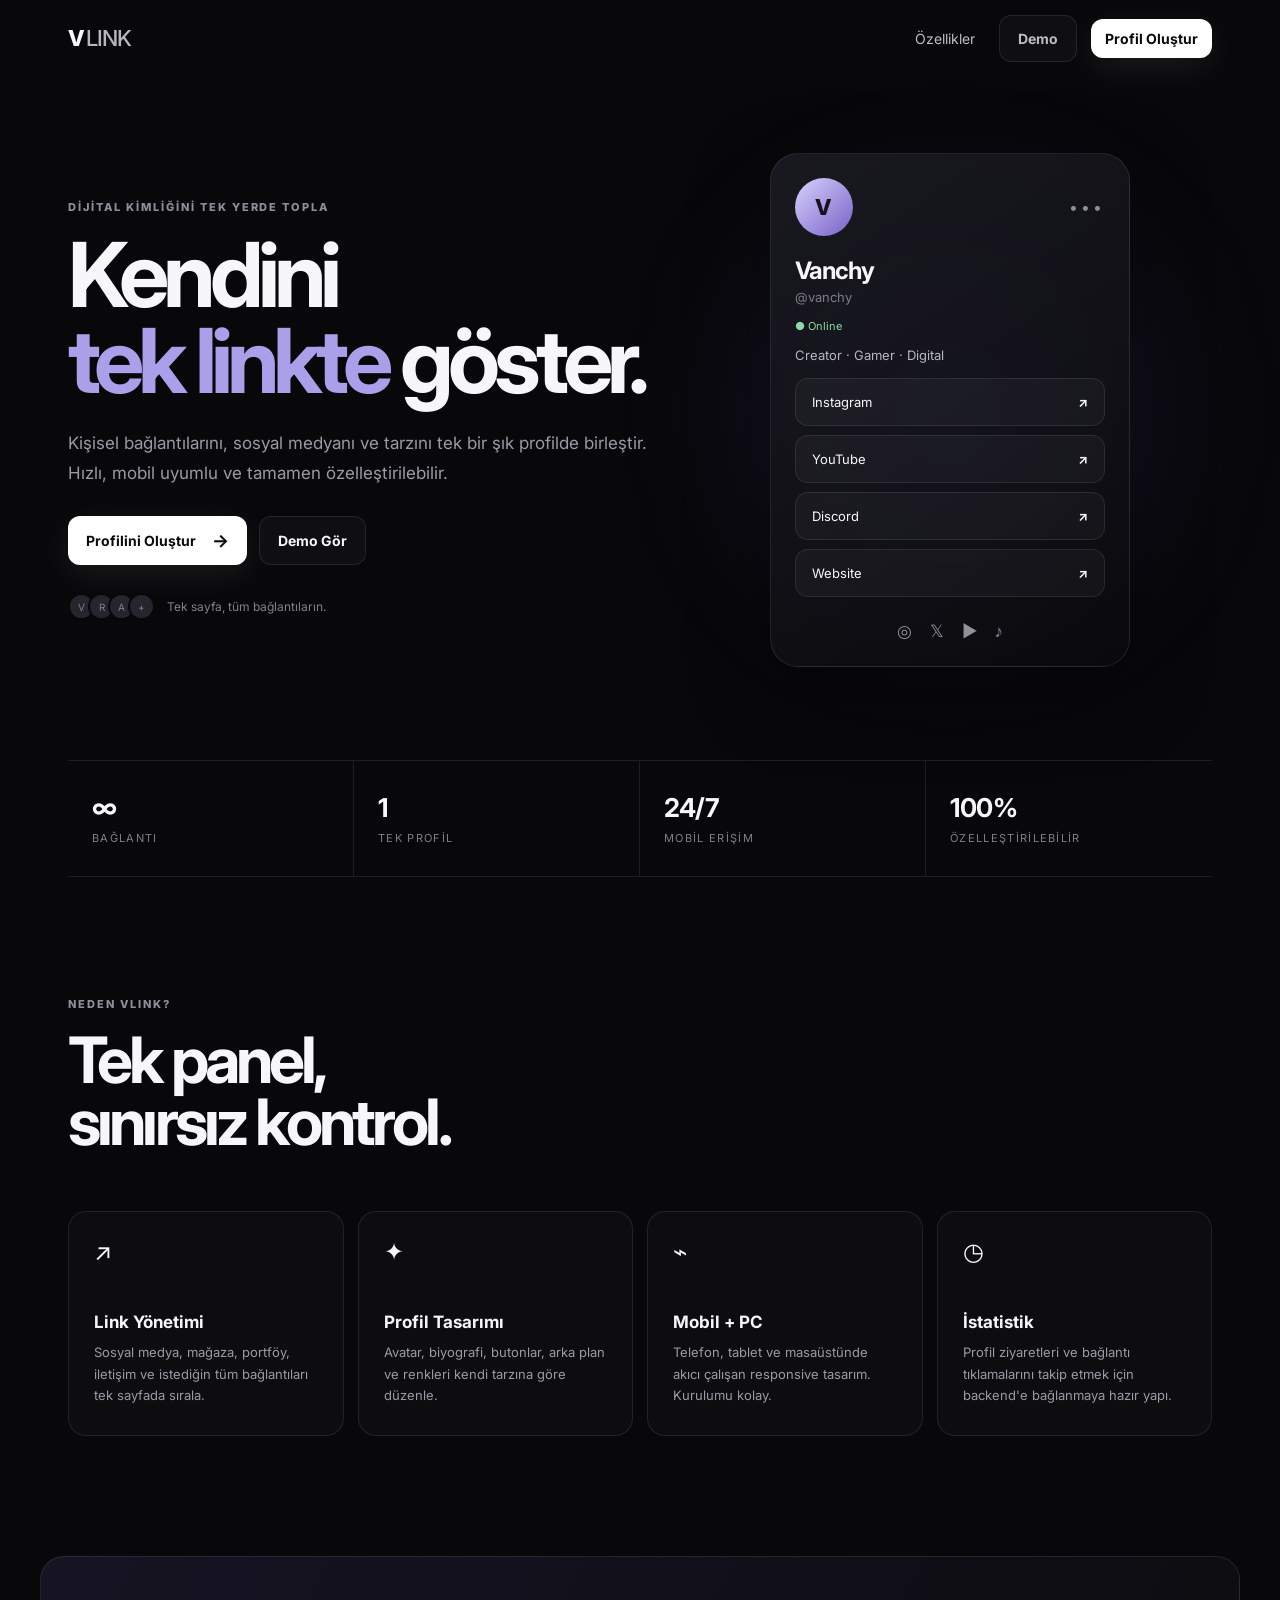
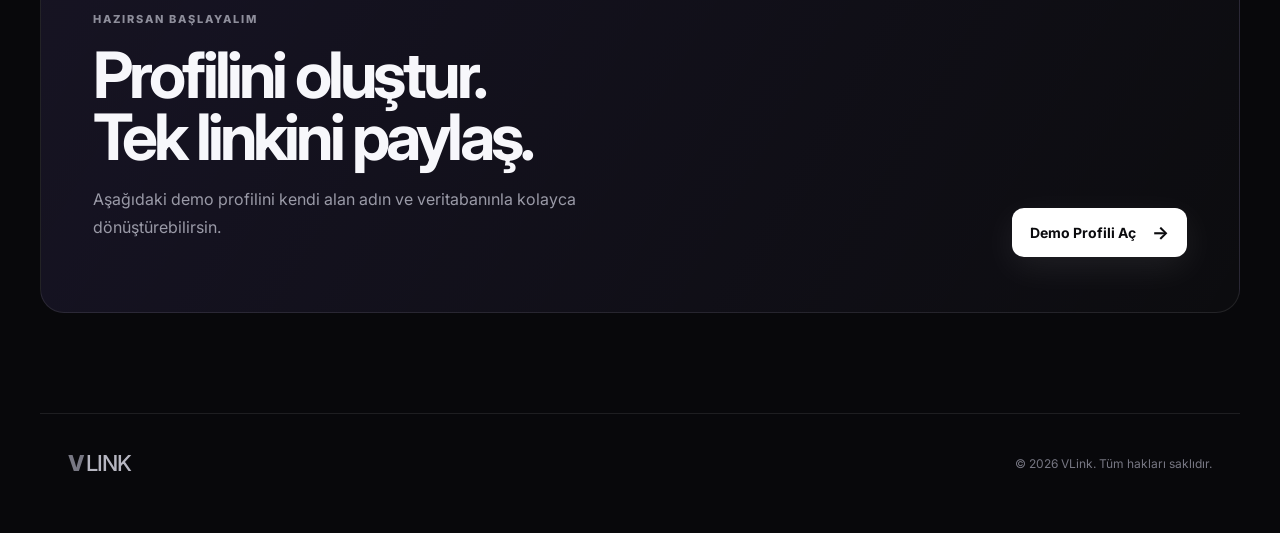
==== index.html @ 7ee73ff2 "Add files via upload" ====
<!doctype html>
<html lang="tr">
<head>
  <meta charset="utf-8">
  <meta name="viewport" content="width=device-width, initial-scale=1">
  <title>VLink — Dijital profilini oluştur</title>
  <meta name="description" content="Sosyal medya, bağlantılar ve içeriklerini tek bir modern profil sayfasında birleştir.">
  <link rel="stylesheet" href="style.css">
</head>
<body>
  <header class="topbar">
    <a class="brand" href="index.html" aria-label="Ana sayfa">V<span>LINK</span></a>
    <nav>
      <a href="#features">Özellikler</a>
      <a href="profile.html?user=vanchy" class="ghost-btn">Demo</a>
      <a href="#start" class="primary-btn small">Profil Oluştur</a>
    </nav>
  </header>

  <main>
    <section class="hero">
      <div class="hero-copy">
        <div class="eyebrow">DİJİTAL KİMLİĞİNİ TEK YERDE TOPLA</div>
        <h1>Kendini<br><span>tek linkte</span> göster.</h1>
        <p>Kişisel bağlantılarını, sosyal medyanı ve tarzını tek bir şık profilde birleştir. Hızlı, mobil uyumlu ve tamamen özelleştirilebilir.</p>
        <div class="hero-actions">
          <a href="#start" class="primary-btn">Profilini Oluştur <span>→</span></a>
          <a href="profile.html?user=vanchy" class="secondary-btn">Demo Gör</a>
        </div>
        <div class="mini-trust">
          <div class="avatars"><i>V</i><i>R</i><i>A</i><i>+</i></div>
          <span>Tek sayfa, tüm bağlantıların.</span>
        </div>
      </div>

      <div class="hero-card-wrap">
        <div class="glow"></div>
        <div class="phone-card">
          <div class="profile-top">
            <div class="avatar">V</div>
            <div class="more">•••</div>
          </div>
          <h3>Vanchy</h3>
          <p>@vanchy</p>
          <span class="status">● Online</span>
          <div class="bio">Creator · Gamer · Digital</div>
          <a class="link-card" href="#">Instagram <b>↗</b></a>
          <a class="link-card" href="#">YouTube <b>↗</b></a>
          <a class="link-card" href="#">Discord <b>↗</b></a>
          <a class="link-card" href="#">Website <b>↗</b></a>
          <div class="social-row"><span>◎</span><span>𝕏</span><span>▶</span><span>♪</span></div>
        </div>
      </div>
    </section>

    <section class="stats" aria-label="İstatistikler">
      <div><strong>∞</strong><span>Bağlantı</span></div>
      <div><strong>1</strong><span>Tek profil</span></div>
      <div><strong>24/7</strong><span>Mobil erişim</span></div>
      <div><strong>100%</strong><span>Özelleştirilebilir</span></div>
    </section>

    <section id="features" class="features section">
      <div class="section-head">
        <div class="eyebrow">NEDEN VLINK?</div>
        <h2>Tek panel,<br>sınırsız kontrol.</h2>
      </div>

      <div class="feature-grid">
        <article class="feature">
          <div class="icon">↗</div>
          <h3>Link Yönetimi</h3>
          <p>Sosyal medya, mağaza, portföy, iletişim ve istediğin tüm bağlantıları tek sayfada sırala.</p>
        </article>
        <article class="feature">
          <div class="icon">✦</div>
          <h3>Profil Tasarımı</h3>
          <p>Avatar, biyografi, butonlar, arka plan ve renkleri kendi tarzına göre düzenle.</p>
        </article>
        <article class="feature">
          <div class="icon">⌁</div>
          <h3>Mobil + PC</h3>
          <p>Telefon, tablet ve masaüstünde akıcı çalışan responsive tasarım. Kurulumu kolay.</p>
        </article>
        <article class="feature">
          <div class="icon">◷</div>
          <h3>İstatistik</h3>
          <p>Profil ziyaretleri ve bağlantı tıklamalarını takip etmek için backend'e bağlanmaya hazır yapı.</p>
        </article>
      </div>
    </section>

    <section id="start" class="cta section">
      <div>
        <div class="eyebrow">HAZIRSAN BAŞLAYALIM</div>
        <h2>Profilini oluştur.<br>Tek linkini paylaş.</h2>
        <p>Aşağıdaki demo profilini kendi alan adın ve veritabanınla kolayca dönüştürebilirsin.</p>
      </div>
      <a href="profile.html?user=vanchy" class="primary-btn">Demo Profili Aç <span>→</span></a>
    </section>
  </main>

  <footer class="footer">
    <div class="brand">V<span>LINK</span></div>
    <p>© 2026 VLink. Tüm hakları saklıdır.</p>
  </footer>
</body>
</html>
---- style.css ----
@import url('https://fonts.googleapis.com/css2?family=Inter:wght@400;500;600;700;800&display=swap');

:root{
  --bg:#08080b;
  --panel:rgba(20,20,26,.72);
  --panel2:#121218;
  --text:#f7f7fb;
  --muted:#9a9aa7;
  --line:rgba(255,255,255,.09);
  --accent:#9a7cff;
  --accent2:#d7ccff;
  --shadow:0 25px 80px rgba(0,0,0,.35);
}
*{box-sizing:border-box}
html{scroll-behavior:smooth}
body{margin:0;background:var(--bg);color:var(--text);font-family:Inter,Arial,sans-serif;-webkit-font-smoothing:antialiased}
a{color:inherit;text-decoration:none}
.topbar{height:76px;display:flex;align-items:center;justify-content:space-between;max-width:1200px;margin:auto;padding:0 28px;position:relative;z-index:5}
.brand{font-weight:800;letter-spacing:-.05em;font-size:22px}
.brand span{font-weight:500;color:#b6b6c1;margin-left:2px}
nav{display:flex;align-items:center;gap:14px}
nav a{font-size:14px;color:#bdbdc8;padding:10px}
nav a:hover{color:#fff}
.primary-btn,.secondary-btn,.ghost-btn{display:inline-flex;align-items:center;justify-content:center;gap:16px;border-radius:12px;padding:14px 18px;font-size:14px;font-weight:700;transition:.2s ease}
.primary-btn{background:#fff;color:#0b0b0e;box-shadow:0 10px 35px rgba(255,255,255,.08)}
.primary-btn:hover{transform:translateY(-2px);box-shadow:0 14px 40px rgba(255,255,255,.14)}
.primary-btn span{font-size:18px}
.primary-btn.small{padding:11px 14px}
.secondary-btn,.ghost-btn{border:1px solid var(--line);background:rgba(255,255,255,.03)}
.secondary-btn:hover,.ghost-btn:hover{background:rgba(255,255,255,.07)}
.hero{max-width:1200px;margin:auto;min-height:650px;padding:74px 28px 90px;display:grid;grid-template-columns:1.05fr .95fr;align-items:center;gap:40px}
.eyebrow{font-size:11px;letter-spacing:.18em;color:#8e8e9b;font-weight:800;margin-bottom:18px}
.hero h1{font-size:clamp(52px,7vw,92px);line-height:.96;letter-spacing:-.065em;margin:0 0 25px}
.hero h1 span{color:#aaa0e9}
.hero-copy>p{max-width:650px;font-size:17px;line-height:1.75;color:var(--muted);margin:0}
.hero-actions{display:flex;gap:12px;margin-top:28px}
.mini-trust{display:flex;align-items:center;gap:12px;margin-top:28px;color:#81818c;font-size:12px}
.avatars{display:flex}
.avatars i{width:27px;height:27px;border-radius:50%;border:2px solid var(--bg);display:grid;place-items:center;background:#25252e;font-style:normal;font-size:10px;margin-left:-7px}
.avatars i:first-child{margin-left:0}
.hero-card-wrap{position:relative;display:grid;place-items:center;min-height:520px}
.glow{position:absolute;width:300px;height:300px;border-radius:50%;background:rgba(146,115,255,.23);filter:blur(90px)}
.phone-card{position:relative;width:min(360px,92%);padding:24px;border:1px solid var(--line);background:linear-gradient(145deg,rgba(27,27,35,.88),rgba(10,10,14,.88));border-radius:28px;box-shadow:var(--shadow);backdrop-filter:blur(18px)}
.profile-top{display:flex;justify-content:space-between;align-items:center}
.avatar,.large-avatar{display:grid;place-items:center;border-radius:50%;font-weight:800;background:linear-gradient(135deg,#d9d2ff,#7661c6);color:#17131f}
.avatar{width:58px;height:58px;font-size:22px}
.more{color:#8d8d98;letter-spacing:3px}
.phone-card h3{font-size:24px;margin:20px 0 4px;letter-spacing:-.04em}
.phone-card>p{margin:0;color:#7d7d89;font-size:13px}
.status{display:block;color:#8ed9a6;font-size:11px;margin:14px 0}
.bio{font-size:13px;color:#b7b7c1;margin-bottom:15px}
.link-card{display:flex;justify-content:space-between;align-items:center;padding:15px 16px;margin:9px 0;border:1px solid var(--line);border-radius:13px;background:rgba(255,255,255,.035);font-size:13px}
.link-card:hover{background:rgba(255,255,255,.07)}
.social-row{display:flex;justify-content:center;gap:18px;color:#91919e;padding-top:15px;font-size:17px}
.stats{max-width:1144px;margin:auto;border-top:1px solid var(--line);border-bottom:1px solid var(--line);display:grid;grid-template-columns:repeat(4,1fr)}
.stats>div{padding:31px 24px;display:flex;flex-direction:column;gap:8px;border-right:1px solid var(--line)}
.stats>div:last-child{border-right:0}
.stats strong{font-size:26px;letter-spacing:-.03em}
.stats span{font-size:11px;color:#7f7f8b;text-transform:uppercase;letter-spacing:.12em}
.section{max-width:1200px;margin:auto;padding:120px 28px}
.section-head h2,.cta h2{font-size:clamp(42px,5vw,68px);letter-spacing:-.06em;line-height:.97;margin:0}
.feature-grid{display:grid;grid-template-columns:repeat(4,1fr);gap:14px;margin-top:58px}
.feature{border:1px solid var(--line);background:rgba(255,255,255,.025);padding:25px;border-radius:18px;min-height:225px}
.feature .icon{font-size:24px;margin-bottom:46px}
.feature h3{margin:0 0 10px;font-size:17px}
.feature p{margin:0;color:var(--muted);font-size:13px;line-height:1.65}
.cta{display:flex;align-items:end;justify-content:space-between;gap:30px;border:1px solid var(--line);border-radius:24px;background:linear-gradient(120deg,rgba(151,123,255,.10),rgba(255,255,255,.02));margin-bottom:100px;padding:55px 52px}
.cta p{max-width:570px;color:var(--muted);line-height:1.7;margin-top:18px}
.footer{border-top:1px solid var(--line);max-width:1200px;margin:auto;padding:30px 28px 50px;display:flex;justify-content:space-between;align-items:center;color:#777783;font-size:12px}

.profile-page{min-height:100vh;overflow-x:hidden;background:#07070a}
.profile-bg{position:fixed;inset:0;background:radial-gradient(circle at 50% 0%,rgba(136,108,229,.18),transparent 34%),radial-gradient(circle at 15% 80%,rgba(95,75,180,.10),transparent 25%);pointer-events:none}
.profile-shell{position:relative;z-index:1;max-width:560px;margin:auto;padding:22px 18px 60px}
.back-home{display:inline-block;color:#9a9aa6;font-size:12px;margin:10px 0 20px}
.profile-box{position:relative;text-align:center;border:1px solid var(--line);border-radius:30px;background:rgba(14,14,19,.78);backdrop-filter:blur(24px);padding:42px 28px 28px;box-shadow:0 25px 80px rgba(0,0,0,.4)}
.profile-actions{position:absolute;right:18px;top:18px;display:flex;gap:8px}
.circle-btn{width:36px;height:36px;border-radius:50%;border:1px solid var(--line);background:rgba(255,255,255,.04);color:#aaaab5;cursor:pointer}
.large-avatar{width:92px;height:92px;margin:auto;font-size:32px;box-shadow:0 14px 35px rgba(124,97,223,.22)}
.profile-box h1{font-size:29px;letter-spacing:-.05em;margin:18px 0 6px}
.verified{display:inline-grid;place-items:center;width:17px;height:17px;border-radius:50%;background:#8c79e8;color:#fff;font-size:10px;vertical-align:4px}
.handle{color:#7e7e8a;font-size:13px}
.profile-bio{color:#b9b9c3;line-height:1.65;font-size:13px;margin:20px 0 18px}
.social-icons{display:flex;justify-content:center;gap:18px;margin-bottom:26px}
.social-icons a{color:#a2a2ae;font-size:18px}
.social-icons a:hover{color:#fff}
.profile-links{display:grid;gap:10px}
.profile-link{display:flex;align-items:center;justify-content:space-between;text-align:left;padding:17px;border:1px solid var(--line);border-radius:15px;background:rgba(255,255,255,.035);transition:.2s}
.profile-link:hover{transform:translateY(-2px);background:rgba(255,255,255,.065);border-color:rgba(255,255,255,.15)}
.profile-link span{display:flex;flex-direction:column;gap:5px}
.profile-link b{font-size:14px}
.profile-link small{color:#777783;font-size:11px}
.profile-link strong{color:#888895}
.music-card{display:flex;align-items:center;gap:12px;text-align:left;border:1px solid var(--line);padding:12px;margin-top:12px;border-radius:15px;background:rgba(255,255,255,.025)}
.album{width:45px;height:45px;border-radius:11px;display:grid;place-items:center;background:#22222c;color:#bdb0fa}
.track{display:flex;flex-direction:column;gap:4px;flex:1}
.track b{font-size:11px}
.track span{font-size:11px;color:#777783}
.music-card button{width:38px;height:38px;border-radius:50%;border:1px solid var(--line);background:#fff;color:#09090b;cursor:pointer}
.profile-foot{color:#5f5f69;font-size:10px;margin:24px 0 0}

@media (max-width:900px){
  .hero{grid-template-columns:1fr;text-align:center;padding-top:45px}
  .hero-copy>p{margin:auto}
  .hero-actions{justify-content:center}
  .mini-trust{justify-content:center}
  .feature-grid{grid-template-columns:repeat(2,1fr)}
}
@media (max-width:620px){
  .topbar{height:65px;padding:0 16px}
  nav a:not(.primary-btn){display:none}
  nav{gap:5px}
  .hero{padding:42px 18px 70px;min-height:auto}
  .hero h1{font-size:55px}
  .hero-copy>p{font-size:14px}
  .hero-actions{flex-direction:column}
  .hero-actions a{width:100%}
  .hero-card-wrap{min-height:470px;margin-top:8px}
  .phone-card{width:100%;max-width:350px}
  .stats{grid-template-columns:repeat(2,1fr);margin:0 18px}
  .stats>div{border-right:0;border-bottom:1px solid var(--line)}
  .stats>div:nth-child(odd){border-right:1px solid var(--line)}
  .stats>div:nth-last-child(-n+2){border-bottom:0}
  .section{padding:90px 18px}
  .feature-grid{grid-template-columns:1fr}
  .feature{min-height:auto}
  .feature .icon{margin-bottom:35px}
  .cta{margin:0 18px 70px;padding:30px 24px;display:block}
  .cta .primary-btn{margin-top:20px;width:100%}
  .footer{margin:0 18px;padding:24px 0 38px;display:block}
  .footer p{margin-top:10px}
  .profile-shell{padding:10px 12px 40px}
  .profile-box{padding:36px 16px 20px;border-radius:24px}
}
body.light{--bg:#f4f4f6;--text:#111116;--muted:#60606b;--panel:#fff;--line:rgba(0,0,0,.09)}
body.light .primary-btn{background:#111;color:#fff}
body.light .profile-box{background:rgba(255,255,255,.8)}
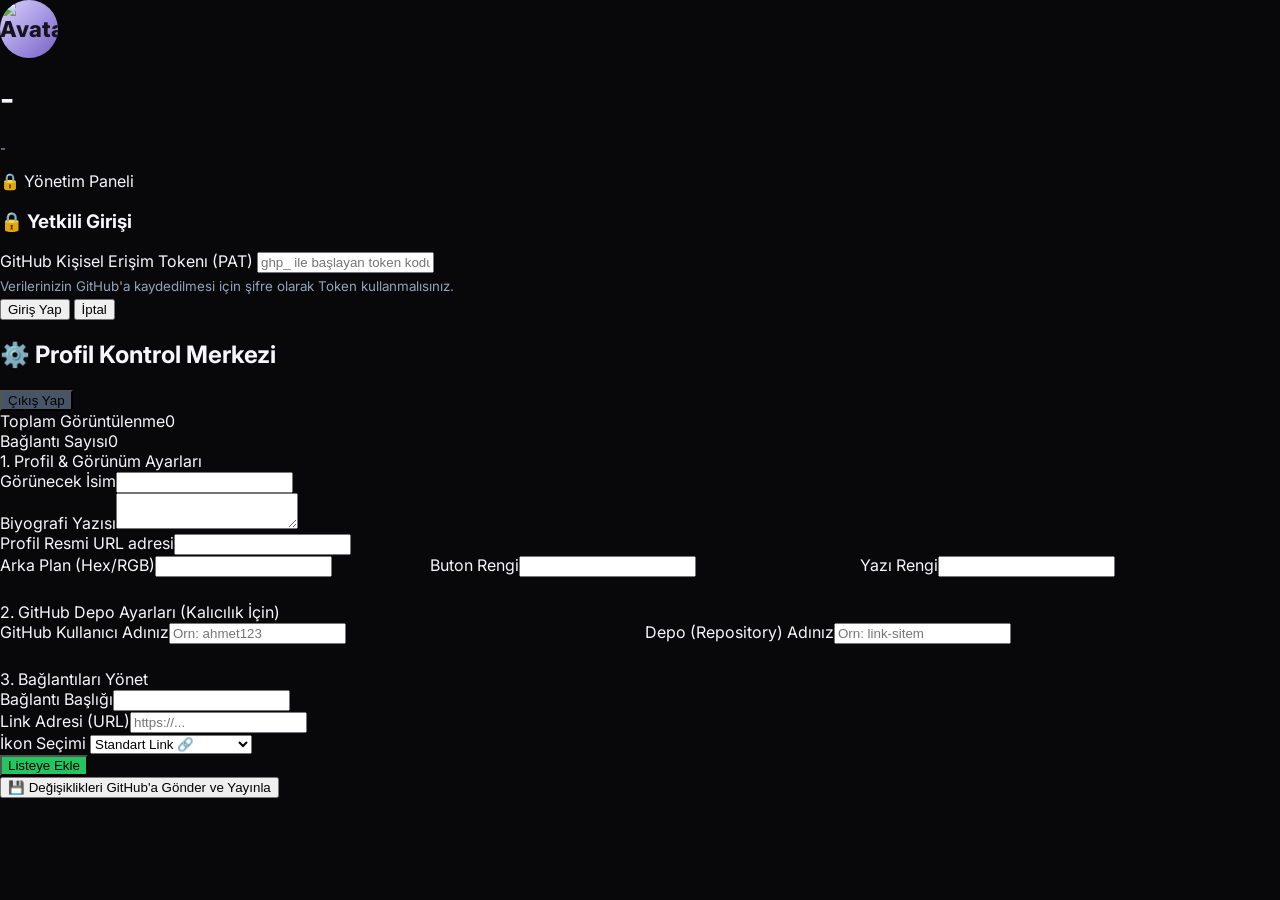
==== commit 83ba8b0b: "Update index.html" ====
--- a/index.html
+++ b/index.html
@@ -1,108 +1,78 @@
-<!doctype html>
+<!DOCTYPE html>
 <html lang="tr">
 <head>
-  <meta charset="utf-8">
-  <meta name="viewport" content="width=device-width, initial-scale=1">
-  <title>VLink — Dijital profilini oluştur</title>
-  <meta name="description" content="Sosyal medya, bağlantılar ve içeriklerini tek bir modern profil sayfasında birleştir.">
-  <link rel="stylesheet" href="style.css">
+    <meta charset="UTF-8">
+    <meta name="viewport" content="width=device-width, initial-scale=1.0">
+    <title>Benim Bağlantılarım | Özel Profil</title>
+    <link rel="stylesheet" href="style.css">
+    <link href="https://googleapis.com" rel="stylesheet">
+    <link rel="stylesheet" href="https://cdnjs.cloudflare.com/ajax/libs/font-awesome/6.4.0/css/all.min.css">
 </head>
 <body>
-  <header class="topbar">
-    <a class="brand" href="index.html" aria-label="Ana sayfa">V<span>LINK</span></a>
-    <nav>
-      <a href="#features">Özellikler</a>
-      <a href="profile.html?user=vanchy" class="ghost-btn">Demo</a>
-      <a href="#start" class="primary-btn small">Profil Oluştur</a>
-    </nav>
-  </header>
+    <div id="userView" class="profile-container">
+        <img id="viewAvatar" src="" alt="Avatar" class="avatar">
+        <h1 id="viewName" class="name">-</h1>
+        <p id="viewBio" class="bio">-</p>
+        <div id="linksContainer" class="links-wrapper"></div>
+        <span class="admin-trigger" onclick="openLogin()">🔒 Yönetim Paneli</span>
+    </div>
 
-  <main>
-    <section class="hero">
-      <div class="hero-copy">
-        <div class="eyebrow">DİJİTAL KİMLİĞİNİ TEK YERDE TOPLA</div>
-        <h1>Kendini<br><span>tek linkte</span> göster.</h1>
-        <p>Kişisel bağlantılarını, sosyal medyanı ve tarzını tek bir şık profilde birleştir. Hızlı, mobil uyumlu ve tamamen özelleştirilebilir.</p>
-        <div class="hero-actions">
-          <a href="#start" class="primary-btn">Profilini Oluştur <span>→</span></a>
-          <a href="profile.html?user=vanchy" class="secondary-btn">Demo Gör</a>
+    <div id="loginModal" class="modal">
+        <div class="modal-content">
+            <h3>🔒 Yetkili Girişi</h3>
+            <div class="input-group">
+                <label>GitHub Kişisel Erişim Tokenı (PAT)</label>
+                <input type="password" id="adminPassword" placeholder="ghp_ ile başlayan token kodunuz">
+                <small style="color:#94a3b8; display:block; margin-top:5px;">Verilerinizin GitHub'a kaydedilmesi için şifre olarak Token kullanmalısınız.</small>
+            </div>
+            <button class="btn" onclick="checkPassword()">Giriş Yap</button>
+            <button class="btn btn-danger" style="margin-top:5px;" onclick="closeModal('loginModal')">İptal</button>
         </div>
-        <div class="mini-trust">
-          <div class="avatars"><i>V</i><i>R</i><i>A</i><i>+</i></div>
-          <span>Tek sayfa, tüm bağlantıların.</span>
+    </div>
+
+    <div id="adminView" class="admin-panel">
+        <div class="admin-header">
+            <h2>⚙️ Profil Kontrol Merkezi</h2>
+            <button class="btn" style="width:auto; margin:0; background:#475569;" onclick="logout()">Çıkış Yap</button>
         </div>
-      </div>
-
-      <div class="hero-card-wrap">
-        <div class="glow"></div>
-        <div class="phone-card">
-          <div class="profile-top">
-            <div class="avatar">V</div>
-            <div class="more">•••</div>
-          </div>
-          <h3>Vanchy</h3>
-          <p>@vanchy</p>
-          <span class="status">● Online</span>
-          <div class="bio">Creator · Gamer · Digital</div>
-          <a class="link-card" href="#">Instagram <b>↗</b></a>
-          <a class="link-card" href="#">YouTube <b>↗</b></a>
-          <a class="link-card" href="#">Discord <b>↗</b></a>
-          <a class="link-card" href="#">Website <b>↗</b></a>
-          <div class="social-row"><span>◎</span><span>𝕏</span><span>▶</span><span>♪</span></div>
+        <div class="stats-grid">
+            <div class="stat-box">Toplam Görüntülenme<span id="statTotal">0</span></div>
+            <div class="stat-box">Bağlantı Sayısı<span id="statLinksCount">0</span></div>
         </div>
-      </div>
-    </section>
-
-    <section class="stats" aria-label="İstatistikler">
-      <div><strong>∞</strong><span>Bağlantı</span></div>
-      <div><strong>1</strong><span>Tek profil</span></div>
-      <div><strong>24/7</strong><span>Mobil erişim</span></div>
-      <div><strong>100%</strong><span>Özelleştirilebilir</span></div>
-    </section>
-
-    <section id="features" class="features section">
-      <div class="section-head">
-        <div class="eyebrow">NEDEN VLINK?</div>
-        <h2>Tek panel,<br>sınırsız kontrol.</h2>
-      </div>
-
-      <div class="feature-grid">
-        <article class="feature">
-          <div class="icon">↗</div>
-          <h3>Link Yönetimi</h3>
-          <p>Sosyal medya, mağaza, portföy, iletişim ve istediğin tüm bağlantıları tek sayfada sırala.</p>
-        </article>
-        <article class="feature">
-          <div class="icon">✦</div>
-          <h3>Profil Tasarımı</h3>
-          <p>Avatar, biyografi, butonlar, arka plan ve renkleri kendi tarzına göre düzenle.</p>
-        </article>
-        <article class="feature">
-          <div class="icon">⌁</div>
-          <h3>Mobil + PC</h3>
-          <p>Telefon, tablet ve masaüstünde akıcı çalışan responsive tasarım. Kurulumu kolay.</p>
-        </article>
-        <article class="feature">
-          <div class="icon">◷</div>
-          <h3>İstatistik</h3>
-          <p>Profil ziyaretleri ve bağlantı tıklamalarını takip etmek için backend'e bağlanmaya hazır yapı.</p>
-        </article>
-      </div>
-    </section>
-
-    <section id="start" class="cta section">
-      <div>
-        <div class="eyebrow">HAZIRSAN BAŞLAYALIM</div>
-        <h2>Profilini oluştur.<br>Tek linkini paylaş.</h2>
-        <p>Aşağıdaki demo profilini kendi alan adın ve veritabanınla kolayca dönüştürebilirsin.</p>
-      </div>
-      <a href="profile.html?user=vanchy" class="primary-btn">Demo Profili Aç <span>→</span></a>
-    </section>
-  </main>
-
-  <footer class="footer">
-    <div class="brand">V<span>LINK</span></div>
-    <p>© 2026 VLink. Tüm hakları saklıdır.</p>
-  </footer>
+        <div class="section-title">1. Profil & Görünüm Ayarları</div>
+        <div class="input-group"><label>Görünecek İsim</label><input type="text" id="editName"></div>
+        <div class="input-group"><label>Biyografi Yazısı</label><textarea id="editBio" rows="2"></textarea></div>
+        <div class="input-group"><label>Profil Resmi URL adresi</label><input type="text" id="editAvatar"></div>
+        <div style="display:grid; grid-template-columns: 1fr 1fr 1fr; gap: 10px;">
+            <div class="input-group"><label>Arka Plan (Hex/RGB)</label><input type="text" id="editBg"></div>
+            <div class="input-group"><label>Buton Rengi</label><input type="text" id="editCardBg"></div>
+            <div class="input-group"><label>Yazı Rengi</label><input type="text" id="editTextColor"></div>
+        </div>
+        <div class="section-title" style="margin-top:25px;">2. GitHub Depo Ayarları (Kalıcılık İçin)</div>
+        <div style="display:grid; grid-template-columns: 1fr 1fr; gap: 10px;">
+            <div class="input-group"><label>GitHub Kullanıcı Adınız</label><input type="text" id="editGhUser" placeholder="Orn: ahmet123"></div>
+            <div class="input-group"><label>Depo (Repository) Adınız</label><input type="text" id="editGhRepo" placeholder="Orn: link-sitem"></div>
+        </div>
+        <div class="section-title" style="margin-top:25px;">3. Bağlantıları Yönet</div>
+        <div class="add-link-box">
+            <div class="input-group"><label>Bağlantı Başlığı</label><input type="text" id="newLinkTitle"></div>
+            <div class="input-group"><label>Link Adresi (URL)</label><input type="text" id="newLinkUrl" placeholder="https://..."></div>
+            <div class="input-group">
+                <label>İkon Seçimi</label>
+                <select id="newLinkIcon">
+                    <option value="fa-solid fa-link">Standart Link 🔗</option>
+                    <option value="fa-brands fa-instagram">Instagram 📸</option>
+                    <option value="fa-brands fa-twitter">Twitter / X 🐦</option>
+                    <option value="fa-brands fa-github">GitHub 💻</option>
+                    <option value="fa-brands fa-youtube">YouTube 📺</option>
+                    <option value="fa-solid fa-file-pdf">Dosya / CV / Medya 📄</option>
+                </select>
+            </div>
+            <button class="btn" style="background:#22c55e;" onclick="addLink()">Listeye Ekle</button>
+        </div>
+        <div id="adminLinksList"></div>
+        <button class="btn btn-save" onclick="saveAllData()">💾 Değişiklikleri GitHub'a Gönder ve Yayınla</button>
+    </div>
+    <script src="script.js"></script>
 </body>
 </html>
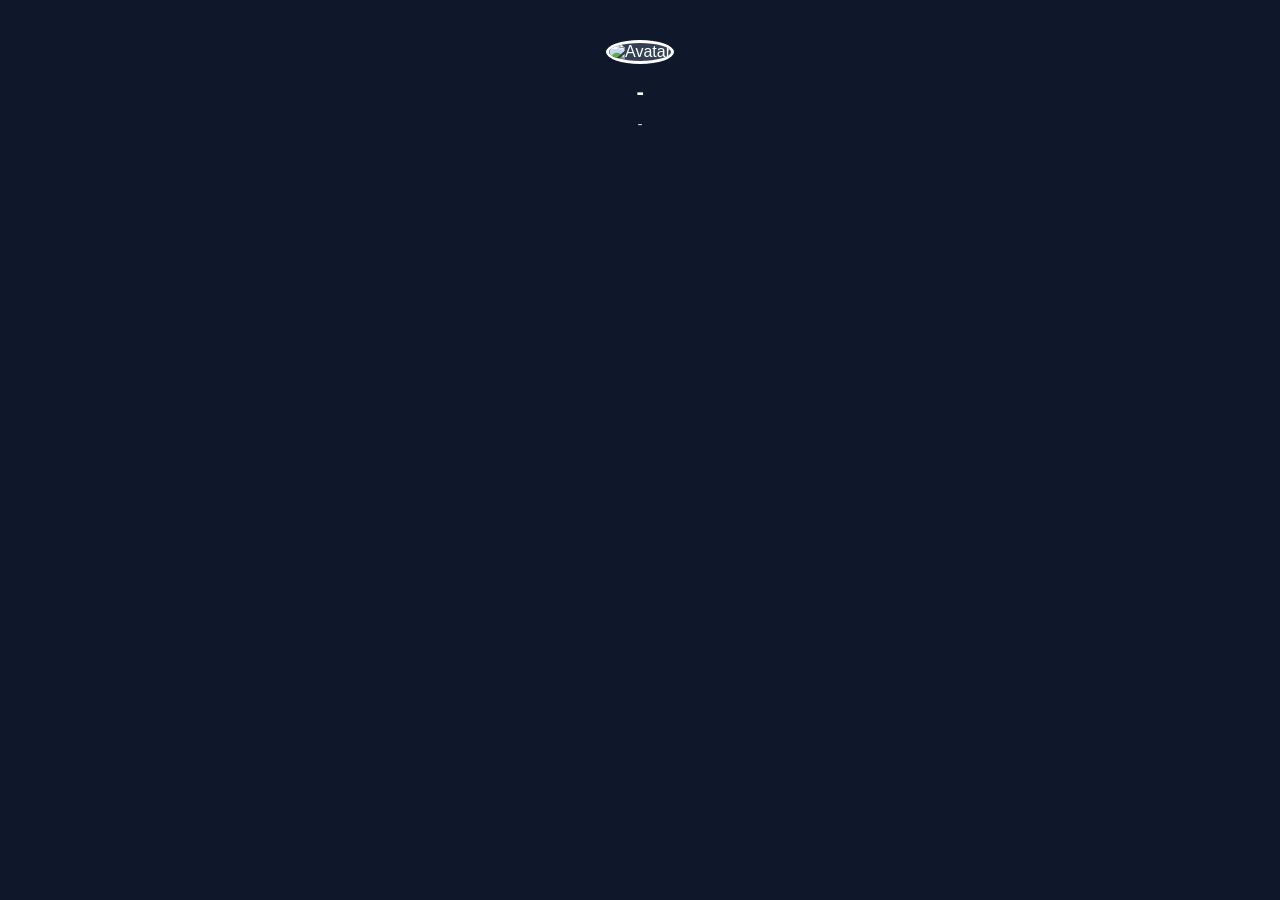
==== commit e4e70d26: "Update index.html" ====
--- a/index.html
+++ b/index.html
@@ -3,76 +3,53 @@
 <head>
     <meta charset="UTF-8">
     <meta name="viewport" content="width=device-width, initial-scale=1.0">
-    <title>Benim Bağlantılarım | Özel Profil</title>
-    <link rel="stylesheet" href="style.css">
+    <title>Benim Bağlantılarım | Profil</title>
     <link href="https://googleapis.com" rel="stylesheet">
-    <link rel="stylesheet" href="https://cdnjs.cloudflare.com/ajax/libs/font-awesome/6.4.0/css/all.min.css">
+    <link rel="stylesheet" href="https://cloudflare.com">
+    <style>
+        :root { --bg-color: #0f172a; --text-color: #ffffff; --card-bg: #1e293b; }
+        * { box-sizing: border-box; margin: 0; padding: 0; font-family: 'Inter', sans-serif; }
+        body { background-color: var(--bg-color); color: var(--text-color); min-height: 100vh; display: flex; flex-direction: column; align-items: center; justify-content: flex-start; padding: 40px 20px; transition: background 0.3s, color 0.3s; }
+        .profile-container { width: 100%; max-width: 500px; text-align: center; }
+        .avatar { width: 100px; height: 100px; border-radius: 50%; object-fit: cover; border: 3px solid var(--text-color); margin-bottom: 15px; background: #334155; }
+        .name { font-size: 1.4rem; font-weight: 700; margin-bottom: 8px; letter-spacing: -0.5px; }
+        .bio { font-size: 0.95rem; opacity: 0.8; margin-bottom: 30px; line-height: 1.5; }
+        .links-wrapper { display: flex; flex-direction: column; gap: 14px; width: 100%; }
+        .link-card { background-color: var(--card-bg); color: var(--text-color); padding: 16px 20px; border-radius: 14px; text-decoration: none; font-weight: 600; display: flex; align-items: center; justify-content: space-between; border: 1px solid rgba(255,255,255,0.05); transition: transform 0.2s, box-shadow 0.2s; }
+        .link-card:hover { transform: scale(1.02); box-shadow: 0 10px 20px rgba(0,0,0,0.2); }
+    </style>
 </head>
 <body>
-    <div id="userView" class="profile-container">
+    <div class="profile-container">
         <img id="viewAvatar" src="" alt="Avatar" class="avatar">
         <h1 id="viewName" class="name">-</h1>
         <p id="viewBio" class="bio">-</p>
         <div id="linksContainer" class="links-wrapper"></div>
-        <span class="admin-trigger" onclick="openLogin()">🔒 Yönetim Paneli</span>
     </div>
-
-    <div id="loginModal" class="modal">
-        <div class="modal-content">
-            <h3>🔒 Yetkili Girişi</h3>
-            <div class="input-group">
-                <label>GitHub Kişisel Erişim Tokenı (PAT)</label>
-                <input type="password" id="adminPassword" placeholder="ghp_ ile başlayan token kodunuz">
-                <small style="color:#94a3b8; display:block; margin-top:5px;">Verilerinizin GitHub'a kaydedilmesi için şifre olarak Token kullanmalısınız.</small>
-            </div>
-            <button class="btn" onclick="checkPassword()">Giriş Yap</button>
-            <button class="btn btn-danger" style="margin-top:5px;" onclick="closeModal('loginModal')">İptal</button>
-        </div>
-    </div>
-
-    <div id="adminView" class="admin-panel">
-        <div class="admin-header">
-            <h2>⚙️ Profil Kontrol Merkezi</h2>
-            <button class="btn" style="width:auto; margin:0; background:#475569;" onclick="logout()">Çıkış Yap</button>
-        </div>
-        <div class="stats-grid">
-            <div class="stat-box">Toplam Görüntülenme<span id="statTotal">0</span></div>
-            <div class="stat-box">Bağlantı Sayısı<span id="statLinksCount">0</span></div>
-        </div>
-        <div class="section-title">1. Profil & Görünüm Ayarları</div>
-        <div class="input-group"><label>Görünecek İsim</label><input type="text" id="editName"></div>
-        <div class="input-group"><label>Biyografi Yazısı</label><textarea id="editBio" rows="2"></textarea></div>
-        <div class="input-group"><label>Profil Resmi URL adresi</label><input type="text" id="editAvatar"></div>
-        <div style="display:grid; grid-template-columns: 1fr 1fr 1fr; gap: 10px;">
-            <div class="input-group"><label>Arka Plan (Hex/RGB)</label><input type="text" id="editBg"></div>
-            <div class="input-group"><label>Buton Rengi</label><input type="text" id="editCardBg"></div>
-            <div class="input-group"><label>Yazı Rengi</label><input type="text" id="editTextColor"></div>
-        </div>
-        <div class="section-title" style="margin-top:25px;">2. GitHub Depo Ayarları (Kalıcılık İçin)</div>
-        <div style="display:grid; grid-template-columns: 1fr 1fr; gap: 10px;">
-            <div class="input-group"><label>GitHub Kullanıcı Adınız</label><input type="text" id="editGhUser" placeholder="Orn: ahmet123"></div>
-            <div class="input-group"><label>Depo (Repository) Adınız</label><input type="text" id="editGhRepo" placeholder="Orn: link-sitem"></div>
-        </div>
-        <div class="section-title" style="margin-top:25px;">3. Bağlantıları Yönet</div>
-        <div class="add-link-box">
-            <div class="input-group"><label>Bağlantı Başlığı</label><input type="text" id="newLinkTitle"></div>
-            <div class="input-group"><label>Link Adresi (URL)</label><input type="text" id="newLinkUrl" placeholder="https://..."></div>
-            <div class="input-group">
-                <label>İkon Seçimi</label>
-                <select id="newLinkIcon">
-                    <option value="fa-solid fa-link">Standart Link 🔗</option>
-                    <option value="fa-brands fa-instagram">Instagram 📸</option>
-                    <option value="fa-brands fa-twitter">Twitter / X 🐦</option>
-                    <option value="fa-brands fa-github">GitHub 💻</option>
-                    <option value="fa-brands fa-youtube">YouTube 📺</option>
-                    <option value="fa-solid fa-file-pdf">Dosya / CV / Medya 📄</option>
-                </select>
-            </div>
-            <button class="btn" style="background:#22c55e;" onclick="addLink()">Listeye Ekle</button>
-        </div>
-        <div id="adminLinksList"></div>
-        <button class="btn btn-save" onclick="saveAllData()">💾 Değişiklikleri GitHub'a Gönder ve Yayınla</button>
-    </div>
-    <script src="script.js"></script>
+    
+    <!-- Ayar Verilerini Yükleyen Script -->
+    <script src="data.js"></script>
+    <script>
+        window.onload = function() {
+            // Ziyaretçi sayısını yerel olarak artır
+            if(!sessionStorage.getItem('visited')) {
+                profileData.views = (profileData.views || 0) + 1;
+                sessionStorage.setItem('visited', 'true');
+            }
+            
+            document.getElementById('viewName').innerText = profileData.name;
+            document.getElementById('viewBio').innerText = profileData.bio;
+            document.getElementById('viewAvatar').src = profileData.avatar;
+            document.documentElement.style.setProperty('--bg-color', profileData.bg);
+            document.documentElement.style.setProperty('--card-bg', profileData.cardBg);
+            document.documentElement.style.setProperty('--text-color', profileData.textColor);
+            
+            const container = document.getElementById('linksContainer');
+            container.innerHTML = '';
+            profileData.links.forEach(link => {
+                container.innerHTML += `<a href="${link.url}" target="_blank" class="link-card"><i class="${link.icon}"></i><span>${link.title}</span><i class="fa-solid fa-arrow-up-right-from-square" style="font-size:0.75rem; opacity:0.4;"></i></a>`;
+            });
+        };
+    </script>
 </body>
 </html>
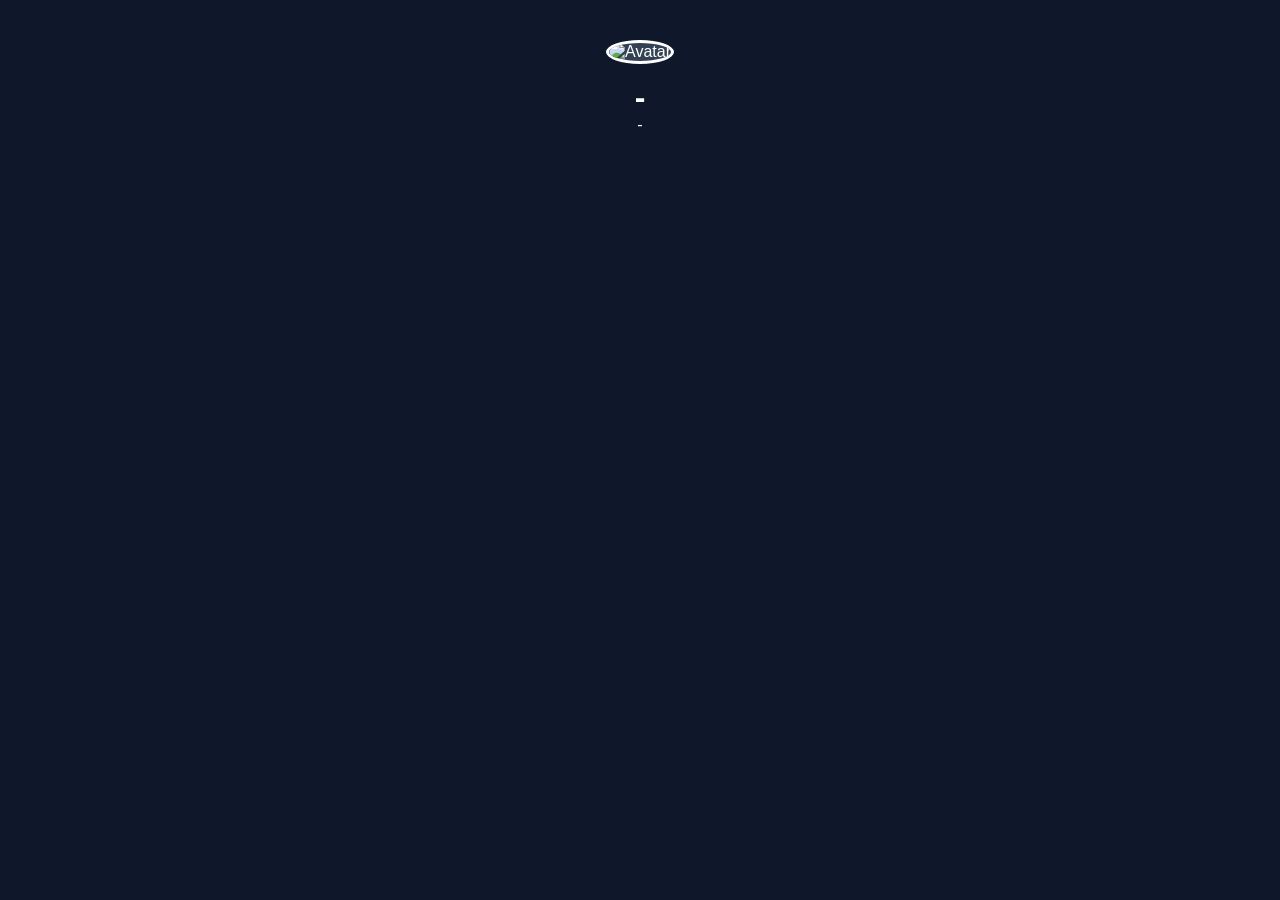
==== commit 325f005c: "Update index.html" ====
--- a/index.html
+++ b/index.html
@@ -3,53 +3,47 @@
 <head>
     <meta charset="UTF-8">
     <meta name="viewport" content="width=device-width, initial-scale=1.0">
-    <title>Benim Bağlantılarım | Profil</title>
+    <title>Profilim | PPF.ONE Premium</title>
+    <link rel="stylesheet" href="style.css">
     <link href="https://googleapis.com" rel="stylesheet">
     <link rel="stylesheet" href="https://cloudflare.com">
-    <style>
-        :root { --bg-color: #0f172a; --text-color: #ffffff; --card-bg: #1e293b; }
-        * { box-sizing: border-box; margin: 0; padding: 0; font-family: 'Inter', sans-serif; }
-        body { background-color: var(--bg-color); color: var(--text-color); min-height: 100vh; display: flex; flex-direction: column; align-items: center; justify-content: flex-start; padding: 40px 20px; transition: background 0.3s, color 0.3s; }
-        .profile-container { width: 100%; max-width: 500px; text-align: center; }
-        .avatar { width: 100px; height: 100px; border-radius: 50%; object-fit: cover; border: 3px solid var(--text-color); margin-bottom: 15px; background: #334155; }
-        .name { font-size: 1.4rem; font-weight: 700; margin-bottom: 8px; letter-spacing: -0.5px; }
-        .bio { font-size: 0.95rem; opacity: 0.8; margin-bottom: 30px; line-height: 1.5; }
-        .links-wrapper { display: flex; flex-direction: column; gap: 14px; width: 100%; }
-        .link-card { background-color: var(--card-bg); color: var(--text-color); padding: 16px 20px; border-radius: 14px; text-decoration: none; font-weight: 600; display: flex; align-items: center; justify-content: space-between; border: 1px solid rgba(255,255,255,0.05); transition: transform 0.2s, box-shadow 0.2s; }
-        .link-card:hover { transform: scale(1.02); box-shadow: 0 10px 20px rgba(0,0,0,0.2); }
-    </style>
 </head>
 <body>
+
     <div class="profile-container">
-        <img id="viewAvatar" src="" alt="Avatar" class="avatar">
-        <h1 id="viewName" class="name">-</h1>
-        <p id="viewBio" class="bio">-</p>
-        <div id="linksContainer" class="links-wrapper"></div>
+        <!-- Hazır ve Aktif Profil Resmi -->
+        <div class="avatar-box">
+            <img id="viewAvatar" src="https://unsplash.com" alt="Avatar" class="avatar">
+        </div>
+        
+        <!-- Dinamik Rozetlerin Sıralandığı Alan -->
+        <div id="badgeArea" class="badge-row"></div>
+        
+        <h1 id="viewName" class="name-wrapper">-</h1>
+        <p id="viewBio" class="bio-text">-</p>
+
+        <!-- Çalışır Durumda Canlı Canlı Müzik Oynatıcı -->
+        <div id="musicModule" class="audio-player-box" style="display:none;">
+            <button class="play-btn" onclick="toggleMusic()"><i id="playIcon" class="fa-solid fa-play"></i></button>
+            <div style="text-align:left;">
+                <span id="musicTitle" style="font-weight:700; font-size:0.9rem; display:block;">Fon Müziği</span>
+                <span style="font-size:0.75rem; opacity:0.5;">Profil Parçası (Canlı Medya)</span>
+            </div>
+            <audio id="bgAudio" loop></audio>
+        </div>
+        
+        <!-- Dinamik Link Grubu -->
+        <div id="linksWrapper" class="links-group"></div>
     </div>
-    
-    <!-- Ayar Verilerini Yükleyen Script -->
+
+    <!-- Video Popup Katmanı -->
+    <div id="videoModal" class="video-modal">
+        <span class="close-video" onclick="closeVideo()"><i class="fa-solid fa-xmark"></i></span>
+        <div class="video-box" id="videoBox"></div>
+    </div>
+
+    <!-- Çekirdek Sistem Entegrasyonu -->
     <script src="data.js"></script>
-    <script>
-        window.onload = function() {
-            // Ziyaretçi sayısını yerel olarak artır
-            if(!sessionStorage.getItem('visited')) {
-                profileData.views = (profileData.views || 0) + 1;
-                sessionStorage.setItem('visited', 'true');
-            }
-            
-            document.getElementById('viewName').innerText = profileData.name;
-            document.getElementById('viewBio').innerText = profileData.bio;
-            document.getElementById('viewAvatar').src = profileData.avatar;
-            document.documentElement.style.setProperty('--bg-color', profileData.bg);
-            document.documentElement.style.setProperty('--card-bg', profileData.cardBg);
-            document.documentElement.style.setProperty('--text-color', profileData.textColor);
-            
-            const container = document.getElementById('linksContainer');
-            container.innerHTML = '';
-            profileData.links.forEach(link => {
-                container.innerHTML += `<a href="${link.url}" target="_blank" class="link-card"><i class="${link.icon}"></i><span>${link.title}</span><i class="fa-solid fa-arrow-up-right-from-square" style="font-size:0.75rem; opacity:0.4;"></i></a>`;
-            });
-        };
-    </script>
+    <script src="app.js"></script>
 </body>
 </html>
--- a/style.css
+++ b/style.css
@@ -0,0 +1,35 @@
+:root {
+    --bg-color: #0f172a;
+    --text-color: #ffffff;
+    --card-bg: #1e293b;
+    --accent-color: #3b82f6;
+}
+* { box-sizing: border-box; margin: 0; padding: 0; font-family: 'Inter', sans-serif; }
+body { background-color: var(--bg-color); color: var(--text-color); min-height: 100vh; display: flex; flex-direction: column; align-items: center; justify-content: flex-start; padding: 40px 20px; transition: background 0.3s ease, color 0.3s ease; }
+.profile-container { width: 100%; max-width: 500px; text-align: center; animation: fadeIn 0.6s ease-in-out; }
+.avatar { width: 100px; height: 100px; border-radius: 50%; object-fit: cover; border: 3px solid var(--text-color); margin-bottom: 15px; background: #334155; }
+.name { font-size: 1.4rem; font-weight: 700; margin-bottom: 8px; letter-spacing: -0.5px; }
+.bio { font-size: 0.95rem; opacity: 0.8; margin-bottom: 30px; line-height: 1.5; }
+.links-wrapper { display: flex; flex-direction: column; gap: 14px; width: 100%; }
+.link-card { background-color: var(--card-bg); color: var(--text-color); padding: 16px 20px; border-radius: 14px; text-decoration: none; font-weight: 600; display: flex; align-items: center; justify-content: space-between; border: 1px solid rgba(255,255,255,0.05); transition: transform 0.2s, box-shadow 0.2s; }
+.link-card:hover { transform: scale(1.02); box-shadow: 0 10px 20px rgba(0,0,0,0.2); }
+.admin-trigger { margin-top: 50px; color: var(--text-color); opacity: 0.4; text-decoration: none; font-size: 0.8rem; cursor: pointer; transition: opacity 0.2s; }
+.admin-trigger:hover { opacity: 1; }
+.modal { display: none; position: fixed; top: 0; left: 0; width: 100%; height: 100%; background: rgba(0,0,0,0.8); align-items: center; justify-content: center; z-index: 1000; padding: 20px; }
+.modal-content { background: #1e293b; padding: 25px; border-radius: 16px; width: 100%; max-width: 400px; border: 1px solid #334155; color: white; }
+.admin-panel { display: none; width: 100%; max-width: 650px; background: #1e293b; padding: 25px; border-radius: 16px; border: 1px solid #334155; color: white; }
+.admin-header { display: flex; justify-content: space-between; align-items: center; margin-bottom: 20px; padding-bottom: 10px; border-bottom: 1px solid #334155; }
+.section-title { font-size: 1rem; font-weight: 700; color: #94a3b8; margin: 20px 0 10px 0; border-left: 3px solid #3b82f6; padding-left: 8px; }
+.input-group { margin-bottom: 12px; }
+.input-group label { display: block; font-size: 0.8rem; color: #94a3b8; margin-bottom: 4px; text-align: left; }
+input, textarea, select { width: 100%; padding: 10px 12px; background: #0f172a; border: 1px solid #334155; border-radius: 8px; color: white; font-size: 0.9rem; }
+input:focus { border-color: #3b82f6; outline: none; }
+.btn { background: #3b82f6; color: white; border: none; padding: 10px 16px; border-radius: 8px; font-weight: 600; cursor: pointer; width: 100%; }
+.btn-danger { background: #ef4444; }
+.btn-save { background: #22c55e; padding: 14px; font-size: 1.05rem; margin-top: 25px; box-shadow: 0 4px 12px rgba(34, 197, 94, 0.3); }
+.stats-grid { display: grid; grid-template-columns: 1fr 1fr; gap: 12px; margin-bottom: 20px; }
+.stat-box { background: #0f172a; padding: 12px; border-radius: 8px; text-align: center; border: 1px solid #334155; font-size: 0.85rem; color: #94a3b8; }
+.stat-box span { font-size: 1.4rem; font-weight: 700; color: #3b82f6; display: block; margin-top: 4px; }
+.add-link-box { background: #0f172a; padding: 15px; border-radius: 10px; margin-bottom: 15px; border: 1px solid #334155; }
+.link-manager-item { background: #0f172a; padding: 12px; border-radius: 8px; margin-bottom: 8px; display: flex; justify-content: space-between; align-items: center; border: 1px solid #334155; }
+@keyframes fadeIn { from { opacity: 0; transform: translateY(10px); } to { opacity: 1; transform: translateY(0); } }
